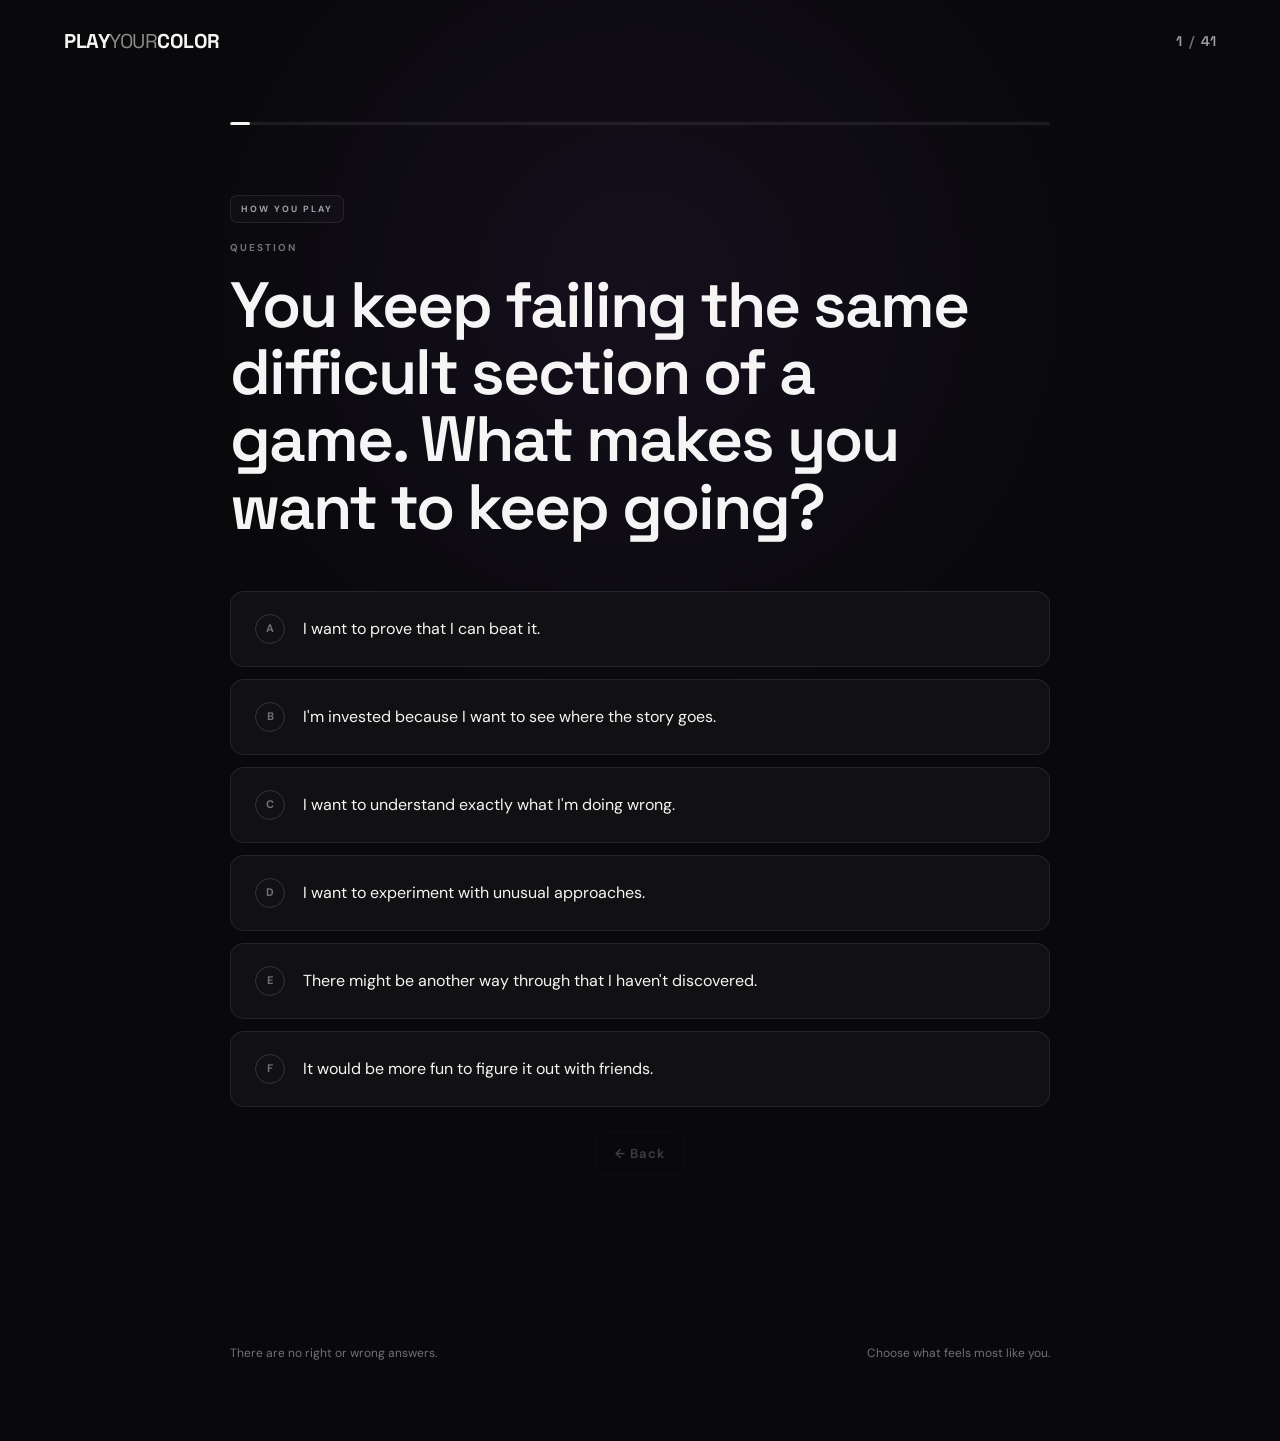
==== assessment.html @ 24dedce0 "Add page-specific favicons Add PNG favicons under assets/icons for index, discovery, games, assessme" ====
<!DOCTYPE html>
<html lang="en">

<head>

    <meta charset="UTF-8">

    <meta name="viewport" content="width=device-width, initial-scale=1.0">

    <title>Assessment · Play Your Color</title>
    <link rel="icon" type="image/png" href="assets/icons/assessment.png">

    <!-- Fonts -->
    <link rel="preconnect" href="https://fonts.googleapis.com">
    <link rel="preconnect" href="https://fonts.gstatic.com" crossorigin>
    <link href="https://fonts.googleapis.com/css2?family=DM+Sans:wght@400;500;600;700&family=Space+Grotesk:wght@400;500;600;700&display=swap" rel="stylesheet">

    <!-- Global CSS -->
    <link rel="stylesheet" href="css/style.css">

    <!-- Assessment CSS -->
    <link rel="stylesheet" href="css/assessment.css">
</head>

<body class="assessment-page">
    <header class="assessment-header">
        <a href="index.html" class="logo">
            PLAY<span>YOUR</span>COLOR
        </a>

        <div class="question-counter">
            <span id="currentQuestion">
                1
            </span>

            <span class="counter-divider">
                /
            </span>

            <span id="totalQuestions">
                1
            </span>
        </div>
    </header>


    <main class="assessment-main">
        <div class="assessment-container">
            <!-- Progress -->
            <div class="progress-container">
                <div class="progress-bar" id="progressBar"></div>
            </div>
            <!-- Question -->

            <section class="question-section" id="questionSection">
                <p class="question-section-label" id="questionSectionLabel">
                    HOW YOU PLAY
                </p>

                <p class="question-label">
                    QUESTION
                </p>

                <h1 class="question-text" id="questionText">
                    Loading...
                </h1>

                <!-- Answer buttons -->
                <div class="answers" id="answersContainer">
                </div>

                <div class="question-navigation">
                    <button id="backButton" class="secondary-button" type="button" disabled>
                        ← Back
                    </button>
                </div>
            </section>

            <!-- Bottom information -->
            <div class="assessment-footer">
                <p>
                    There are no right or wrong answers.
                </p>

                <p>
                    Choose what feels most like you.
                </p>
            </div>
        </div>
    </main>

    <script src="js/colors.js"></script>
    <script src="js/preferences.js"></script>

    <script src="js/questions.js"></script>
    <script src="js/preference-questions.js"></script>
    <script src="js/constraint-questions.js"></script>
    <script src="js/assessment-data.js"></script>

    <script src="js/color-engine.js"></script>

    <script src="js/games-loader.js"></script>
    <script src="js/game-rubric.js"></script>
    <script src="js/game-profile.js"></script>
    <script src="js/recommendation-engine.js"></script>

    <script src="js/assessment.js"></script>

</body>
</html>
---- css/style.css ----
* {
  margin: 0;
  padding: 0;
  box-sizing: border-box;
}

:root {
  --background: #09090b;
  --background-soft: #111113;

  --text-primary: #f5f5f5;
  --text-secondary: #a1a1aa;
  --text-muted: #71717a;

  --border: rgba(255, 255, 255, 0.08);

  --red: #ef4444;
  --blue: #3b82f6;
  --green: #22c55e;
  --yellow: #eab308;
  --purple: #a855f7;
  --orange: #f97316;

  --container-width: 1200px;
}

body {
  background: var(--background);

  color: var(--text-primary);

  font-family: "DM Sans", sans-serif;

  min-height: 100vh;

  overflow-x: hidden;
}

h1,
h2,
h3 {
  font-family: "Space Grotesk", sans-serif;
}

.navbar {
  width: 100%;

  max-width: var(--container-width);

  margin: 0 auto;

  padding: 28px 24px;

  display: flex;

  align-items: center;

  justify-content: space-between;

  position: relative;

  z-index: 10;
}

.logo {
  text-decoration: none;

  color: var(--text-primary);

  font-family: "Space Grotesk", sans-serif;

  font-weight: 700;

  font-size: 20px;

  letter-spacing: -0.5px;
}

.logo span {
  font-weight: 400;

  opacity: 0.55;
}

.nav-label {
  font-size: 12px;

  color: var(--text-muted);

  letter-spacing: 1.5px;

  text-transform: uppercase;
}

.hero {
  min-height: 720px;

  max-width: var(--container-width);

  margin: 0 auto;

  padding: 80px 24px 100px;

  position: relative;

  display: flex;

  flex-direction: column;

  justify-content: center;

  align-items: center;

  text-align: center;

  overflow: hidden;
}

.hero-content {
  position: relative;

  z-index: 2;

  max-width: 850px;
}

.eyebrow {
  font-size: 11px;

  font-weight: 600;

  letter-spacing: 2.5px;

  color: var(--text-muted);

  margin-bottom: 24px;
}

.hero h1 {
  font-size: clamp(54px, 8vw, 96px);

  line-height: 0.95;

  letter-spacing: -4px;

  font-weight: 700;
}

.hero h1 span {
  background: linear-gradient(
    90deg,
    var(--red),
    var(--purple),
    var(--blue),
    var(--green),
    var(--yellow),
    var(--orange)
  );

  background-size: 300% auto;

  -webkit-background-clip: text;

  background-clip: text;

  color: transparent;

  animation: colorShift 8s linear infinite;
}

@keyframes colorShift {
  0% {
    background-position: 0% center;
  }

  50% {
    background-position: 100% center;
  }

  100% {
    background-position: 0% center;
  }
}

.hero-description {
  max-width: 650px;

  margin: 32px auto 0;

  color: var(--text-secondary);

  font-size: 18px;

  line-height: 1.7;
}

.primary-button {
  margin-top: 36px;

  padding: 16px 24px;

  border: none;

  border-radius: 12px;

  background: var(--text-primary);

  color: var(--background);

  font-family: inherit;

  font-size: 15px;

  font-weight: 700;

  cursor: pointer;

  transition:
    transform 0.2s ease,
    box-shadow 0.2s ease;
}

.primary-button:hover {
  transform: translateY(-3px);

  box-shadow: 0 15px 40px rgba(255, 255, 255, 0.12);
}

/* Homepage link styled to match the primary call to action. */
.secondary-button {
  display: flex;
  width: fit-content;
  margin: 0 auto 120px;
  padding: 14px 20px;
  align-items: center;
  justify-content: center;
  border: 1px solid var(--border);
  border-radius: 12px;
  background: var(--background-soft);
  color: var(--text-primary);
  font-size: 13px;
  font-weight: 700;
  letter-spacing: 0.08em;
  text-decoration: none;
  transition: transform 0.2s ease, border-color 0.2s ease, background 0.2s ease;
}

.secondary-button:hover,
.secondary-button:focus-visible {
  transform: translateY(-3px);
  border-color: rgba(255, 255, 255, 0.25);
  background: rgba(255, 255, 255, 0.08);
}

.button-arrow {
  margin-left: 10px;

  font-size: 18px;
}

.assessment-note {
  margin-top: 16px;

  color: var(--text-muted);

  font-size: 12px;
}

.color-orb {
  position: absolute;

  width: 180px;

  height: 180px;

  border-radius: 50%;

  filter: blur(70px);

  opacity: 0.14;

  pointer-events: none;
}

.orb-red {
  background: var(--red);

  top: 10%;

  left: 5%;
}

.orb-blue {
  background: var(--blue);

  top: 20%;

  right: 5%;
}

.orb-green {
  background: var(--green);

  bottom: 15%;

  left: 12%;
}

.orb-yellow {
  background: var(--yellow);

  bottom: 5%;

  right: 18%;
}

.orb-purple {
  background: var(--purple);

  top: 5%;

  left: 42%;
}

.orb-orange {
  background: var(--orange);

  bottom: 25%;

  right: 40%;
}

.color-preview {
  position: relative;

  z-index: 2;

  width: 100%;

  max-width: 850px;

  margin-top: 90px;
}

.preview-title {
  margin-bottom: 16px;

  font-size: 10px;

  letter-spacing: 2px;

  color: var(--text-muted);
}

.color-grid {
  display: grid;

  grid-template-columns: repeat(6, 1fr);

  gap: 8px;
}

.preview-color {
  height: 70px;

  border-radius: 10px;

  display: flex;

  align-items: flex-end;

  padding: 10px;

  position: relative;

  overflow: hidden;
}

.preview-color::after {
  content: "";

  position: absolute;

  inset: 0;

  background: linear-gradient(to top, rgba(0, 0, 0, 0.45), transparent);
}

.preview-color span {
  position: relative;

  z-index: 1;

  font-size: 9px;

  font-weight: 700;

  letter-spacing: 1px;
}

.color-red {
  background: var(--red);
}

.color-blue {
  background: var(--blue);
}

.color-green {
  background: var(--green);
}

.color-yellow {
  background: var(--yellow);
}

.color-purple {
  background: var(--purple);
}

.color-orange {
  background: var(--orange);
}

.intro-section {
  border-top: 1px solid var(--border);

  max-width: var(--container-width);

  margin: 0 auto;

  padding: 120px 24px;
}

.section-heading {
  max-width: 700px;
}

.section-heading h2 {
  font-size: clamp(38px, 5vw, 62px);

  line-height: 1;

  letter-spacing: -2.5px;
}

.intro-grid {
  margin-top: 70px;

  display: grid;

  grid-template-columns: repeat(3, 1fr);

  gap: 16px;
}

.info-card {
  padding: 28px;

  min-height: 230px;

  border: 1px solid var(--border);

  border-radius: 16px;

  background: var(--background-soft);

  transition:
    transform 0.2s ease,
    border-color 0.2s ease;
}

.info-card:hover {
  transform: translateY(-5px);

  border-color: rgba(255, 255, 255, 0.16);
}

.card-number {
  color: var(--text-muted);

  font-family: "Space Grotesk", sans-serif;

  font-size: 14px;

  margin-bottom: 50px;
}

.info-card h3 {
  font-size: 24px;

  margin-bottom: 12px;
}

.info-card p {
  color: var(--text-secondary);

  line-height: 1.6;

  font-size: 15px;
}

.footer {
  border-top: 1px solid var(--border);

  padding: 28px 24px;

  text-align: center;

  color: var(--text-muted);

  font-size: 12px;
}

@media (max-width: 800px) {
  .navbar {
    padding: 22px 18px;
  }

  .nav-label {
    display: none;
  }

  .hero {
    min-height: auto;

    padding-top: 70px;
  }

  .hero h1 {
    letter-spacing: -2.5px;
  }

  .hero-description {
    font-size: 16px;
  }

  .color-grid {
    grid-template-columns: repeat(3, 1fr);
  }

  .intro-grid {
    grid-template-columns: 1fr;
  }

  .info-card {
    min-height: auto;
  }
}

@media (max-width: 500px) {
  .hero {
    padding-left: 18px;

    padding-right: 18px;
  }

  .hero h1 {
    font-size: 48px;
  }

  .color-preview {
    margin-top: 60px;
  }

  .preview-color {
    height: 55px;
  }

  .preview-color span {
    font-size: 7px;
  }
}

/* Secondary Color */
.secondary-color-card {
    margin-top: 25px;
    display: flex;
    align-items: center;
    gap: 18px;
    padding: 22px;
    border:
        1px solid
        var(--border);
    border-radius: 16px;
    background: var(--background-soft);
}


.secondary-color-orb {
    width: 38px;
    height: 38px;
    border-radius: 50%;
    background: var(--secondary-color);
    box-shadow:
        0 0 30px
        var(--secondary-glow);
}


.secondary-color-card h3 {
    font-size: 18px;
    letter-spacing: 1px;
}


.secondary-color-card p {
    margin-top: 4px;
    color: var(--text-muted);
    font-size: 11px;
    text-transform: uppercase;
    letter-spacing: 1px;
}
---- css/assessment.css ----
.assessment-page {
  min-height: 100vh;

  background:
    radial-gradient(
      circle at 50% 20%,
      rgba(168, 85, 247, 0.08),
      transparent 35%
    ),
    var(--background);
}

.assessment-header {
  width: 100%;
  max-width: 1200px;
  margin: 0 auto;
  padding: 28px 24px;
  display: flex;
  align-items: center;
  justify-content: space-between;
}

.question-counter {
  display: flex;
  align-items: center;
  gap: 7px;
  color: var(--text-secondary);
  font-family: "Space Grotesk", sans-serif;
  font-size: 14px;
  font-weight: 600;
}

.counter-divider {
  color: var(--text-muted);
}

.assessment-main {
  min-height: calc(100vh - 90px);
  display: flex;
  justify-content: center;
  align-items: center;
  padding: 40px 24px 80px;
}

.assessment-container {
  width: 100%;
  max-width: 820px;
}

.progress-container {
  width: 100%;
  height: 3px;
  background: rgba(255, 255, 255, 0.08);
  border-radius: 100px;
  overflow: hidden;
}

.progress-bar {
  width: 0%;
  height: 100%;
  background: var(--text-primary);
  border-radius: inherit;
  transition: width 0.4s ease;
}

.question-section {
  padding-top: 70px;
}

.question-label {
  margin-bottom: 18px;
  font-size: 10px;
  letter-spacing: 2px;
  font-weight: 700;
  color: var(--text-muted);
}

.question-text {
  max-width: 760px;
  font-family: "Space Grotesk", sans-serif;
  font-size: clamp(38px, 5vw, 64px);
  line-height: 1.05;
  letter-spacing: -2px;
  font-weight: 600;
}

.answers {
  display: flex;
  flex-direction: column;
  gap: 12px;
  margin-top: 50px;
}

.answer-button {
  width: 100%;
  padding: 22px 24px;
  border: 1px solid var(--border);
  border-radius: 14px;
  background: var(--background-soft);
  color: var(--text-primary);
  text-align: left;
  font-family: inherit;
  font-size: 16px;
  line-height: 1.4;
  cursor: pointer;

  transition:
    transform 0.2s ease,
    border-color 0.2s ease,
    background 0.2s ease;
}

.answer-button:hover {
  transform: translateX(5px);
  border-color: rgba(255, 255, 255, 0.2);
  background: rgba(255, 255, 255, 0.04);
}

.answer-content {
  display: flex;
  align-items: center;
  gap: 18px;
}

.answer-number {
  min-width: 30px;
  height: 30px;
  border: 1px solid rgba(255, 255, 255, 0.15);
  border-radius: 50%;
  display: flex;
  align-items: center;
  justify-content: center;
  color: var(--text-muted);
  font-size: 11px;
  font-weight: 700;
}

.assessment-footer {
  margin-top: 50px;
  display: flex;
  justify-content: space-between;
  gap: 20px;
  color: var(--text-muted);
  font-size: 12px;
}

.question-section.question-enter {
  animation: questionEnter 0.4s ease;
}

@keyframes questionEnter {
  from {
    opacity: 0;
    transform: translateY(15px);
  }

  to {
    opacity: 1;
    transform: translateY(0);
  }
}

@media (max-width: 600px) {
  .assessment-header {
    padding: 20px 18px;
  }

  .assessment-main {
    padding: 20px 18px 60px;
  }

  .question-section {
    padding-top: 50px;
  }

  .question-text {
    font-size: 38px;
    letter-spacing: -1.5px;
  }

  .answers {
    margin-top: 36px;
  }

  .answer-button {
    padding: 18px;
    font-size: 15px;
  }

  .assessment-footer {
    flex-direction: column;
    gap: 5px;
  }
}


/* Question Navigation */
.question-navigation {
    margin-top: 25px;
    display: flex;
    justify-content: flex-start;
}

.secondary-button {
    padding: 12px 18px;
    border: 1px solid var(--border);
    border-radius: 10px;
    background: transparent;
    color: var(--text-secondary);
    font-family: inherit;
    font-size: 13px;
    font-weight: 600;
    cursor: pointer;
    transition:
        color 0.2s ease,
        border-color 0.2s ease,
        background 0.2s ease,
        opacity 0.2s ease;
}


.secondary-button:hover:not(:disabled) {
    color: var(--text-primary);
    border-color:rgba(255, 255, 255, 0.2);
    background:rgba(255, 255, 255, 0.04);
}


.secondary-button:disabled {
    opacity: 0.35;
    cursor: not-allowed;
}

/* Selected answer */
.answer-button.selected {
    border-color:rgba(255, 255, 255, 0.45);
    background:rgba(255, 255, 255, 0.08);
    transform:translateX(6px);
}

.answer-button.selected .answer-number {
    background:var(--text-primary);
    border-color:var(--text-primary);
    color:var(--background);
}

/* Keyboard Focus */
.answer-button:focus-visible,
.secondary-button:focus-visible {
    outline: 2px solid rgba(255, 255, 255, 0.7);
    outline-offset: 4px;
}


/* Backward Transition */
.question-section.question-back {
    animation: questionBack 0.3s ease;
}

@keyframes questionBack {
    from {
        opacity: 0;
        transform: translateX(-15px);
    }
    to {
        opacity: 1;
        transform: translateX(0);
    }
}


/* Assessment Section  Label */
.question-section-label {
    display: inline-flex;
    align-items: center;
    margin-bottom: 18px;
    padding: 7px 10px;
    border: 1px solid var(--border);
    border-radius: 7px;
    color: var(--text-secondary);
    background: rgba(255, 255, 255, 0.025);
    font-size: 9px;
    font-weight: 700;
    letter-spacing: 2px;
    text-transform: uppercase;
}

/* Section Change */
.question-section.section-change {
    animation: sectionChange 0.7s ease;
}

@keyframes sectionChange {
    0% {
        opacity: 0;
        transform:
            translateY(25px)
            scale(0.98);
    }
    100% {
        opacity: 1;
        transform:
            translateY(0)
            scale(1);
    }
}
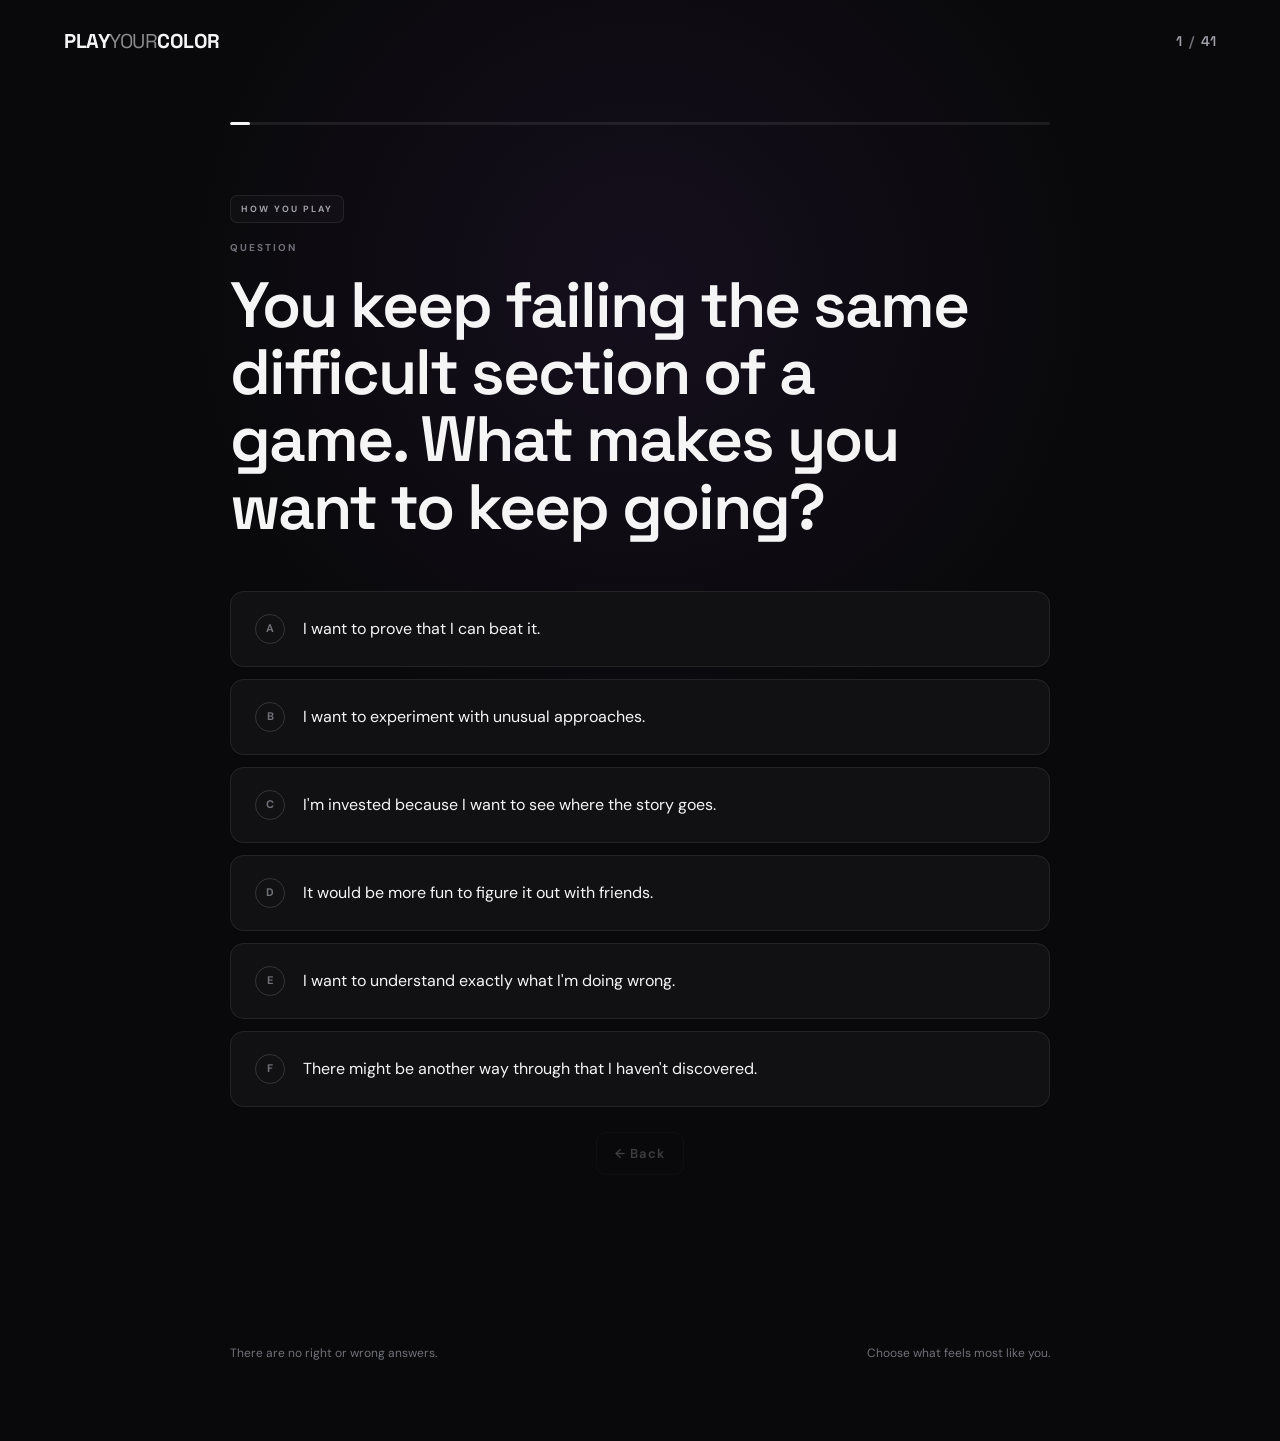
==== commit 5adddfe6: "Add dynamic theme color support This update adds a shared theme-color script that reads the saved pr" ====
--- a/assessment.html
+++ b/assessment.html
@@ -8,6 +8,7 @@
     <meta name="viewport" content="width=device-width, initial-scale=1.0">
 
     <title>Assessment · Play Your Color</title>
+    <meta name="theme-color" content="#09090b">
     <link rel="icon" type="image/png" href="assets/icons/assessment.png">
 
     <!-- Fonts -->
@@ -89,6 +90,7 @@
         </div>
     </main>
 
+    <script src="js/theme-color.js"></script>
     <script src="js/colors.js"></script>
     <script src="js/preferences.js"></script>
 
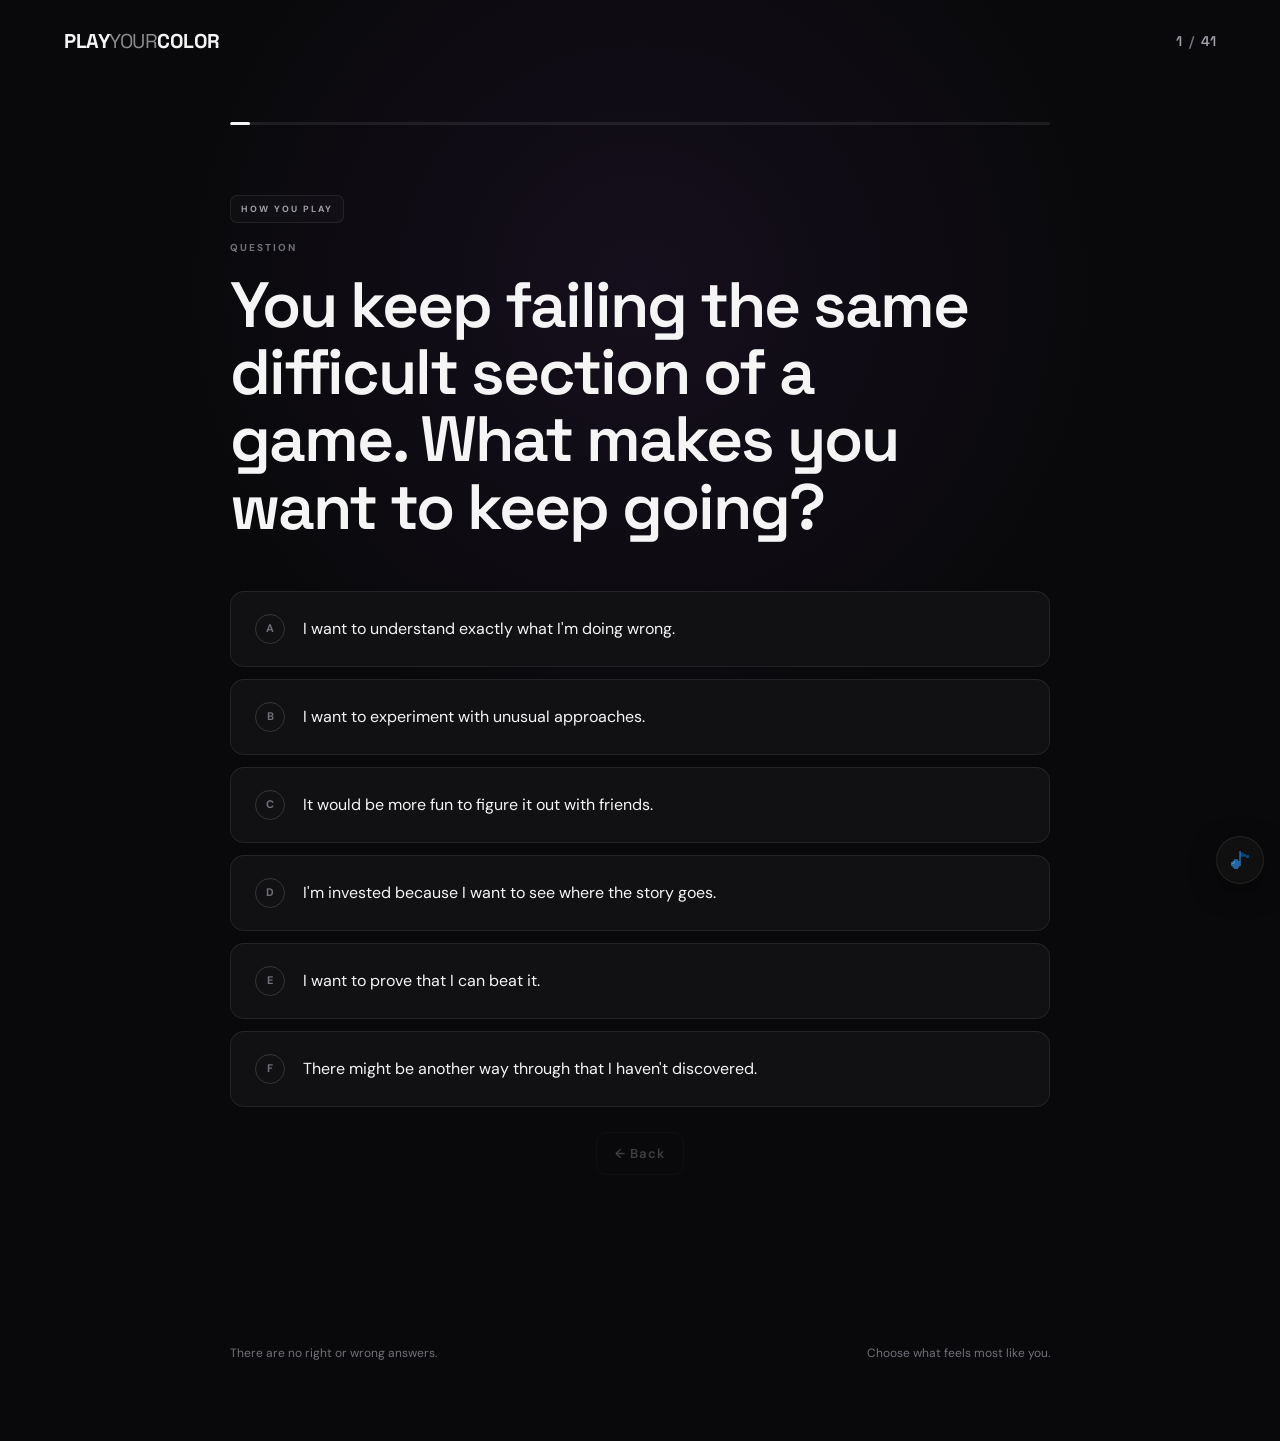
==== commit 2e354b7f: "Add page music player with asset attribution Added a floating music toggle to each page with per-pag" ====
--- a/assessment.html
+++ b/assessment.html
@@ -107,6 +107,7 @@
     <script src="js/recommendation-engine.js"></script>
 
     <script src="js/assessment.js"></script>
+    <script src="js/music-player.js"></script>
 
 </body>
 </html>
--- a/css/style.css
+++ b/css/style.css
@@ -90,6 +90,137 @@
   letter-spacing: 1.5px;
 
   text-transform: uppercase;
+}
+
+.music-toggle {
+  position: fixed;
+  right: max(16px, env(safe-area-inset-right));
+  bottom: max(16px, env(safe-area-inset-bottom));
+  z-index: 1000;
+  display: inline-flex;
+  align-items: center;
+  justify-content: flex-start;
+  gap: 0;
+  width: 48px;
+  height: 48px;
+  padding: 0 12px;
+  overflow: hidden;
+  border: 1px solid var(--border);
+  border-radius: 999px;
+  background: rgba(17, 17, 19, 0.94);
+  color: var(--text-primary);
+  font: 700 12px "DM Sans", sans-serif;
+  white-space: nowrap;
+  cursor: pointer;
+  box-shadow: 0 8px 28px rgba(0, 0, 0, 0.35);
+  backdrop-filter: blur(12px);
+  transition:
+    width 2s cubic-bezier(0.2, 0.75, 0.25, 1) 0s,
+    gap 1.4s ease 0s,
+    border-color 0.2s ease,
+    background 0.2s ease,
+    transform 0.2s ease;
+  transition-delay: 0s;
+}
+
+.music-toggle:hover,
+.music-toggle:focus-visible,
+.music-toggle.is-playing {
+  border-color: var(--result-color, var(--purple));
+}
+
+.music-toggle:hover,
+.music-toggle:focus-visible {
+  width: 196px;
+  gap: 10px;
+  transform: translateY(-2px);
+}
+
+.music-toggle:focus-visible {
+  outline: 2px solid var(--result-color, var(--purple));
+  outline-offset: 3px;
+}
+
+.music-toggle-icon {
+  display: block;
+  width: 22px;
+  height: 22px;
+  object-fit: contain;
+}
+
+.music-toggle-icons {
+  position: relative;
+  display: block;
+  flex: 0 0 22px;
+  width: 22px;
+  height: 22px;
+}
+
+.music-toggle-icon {
+  position: absolute;
+  inset: 0;
+  opacity: 0;
+  transition: none;
+}
+
+.music-toggle-play-icon,
+.music-toggle:not(.is-playing) .music-toggle-play-icon {
+  opacity: 1;
+}
+
+.music-toggle.is-playing .music-toggle-play-icon {
+  opacity: 0;
+}
+
+.music-toggle.is-playing .music-toggle-pause-icon {
+  opacity: 1;
+}
+
+.music-toggle-label {
+  display: block;
+  max-width: 0;
+  overflow: hidden;
+  opacity: 0;
+  transition: max-width 2s ease 0s, opacity 0.6s ease 0s;
+  transition-delay: 0s;
+}
+
+.music-toggle:hover .music-toggle-label,
+.music-toggle:focus-visible .music-toggle-label {
+  max-width: 142px;
+  opacity: 1;
+}
+
+.music-toggle.has-error:hover,
+.music-toggle.has-error:focus-visible {
+  width: 290px;
+}
+
+.music-toggle.has-error:hover .music-toggle-label,
+.music-toggle.has-error:focus-visible .music-toggle-label {
+  max-width: 236px;
+}
+
+@media (prefers-reduced-motion: reduce) {
+  .music-toggle,
+  .music-toggle-label {
+    transition: none;
+  }
+}
+
+@media (max-width: 600px) {
+  .music-toggle {
+    right: max(12px, env(safe-area-inset-right));
+    bottom: max(12px, env(safe-area-inset-bottom));
+    width: 46px;
+    height: 46px;
+    padding: 0 11px;
+  }
+
+  .music-toggle:hover,
+  .music-toggle:focus-visible {
+    width: min(196px, calc(100vw - 24px));
+  }
 }
 
 .hero {
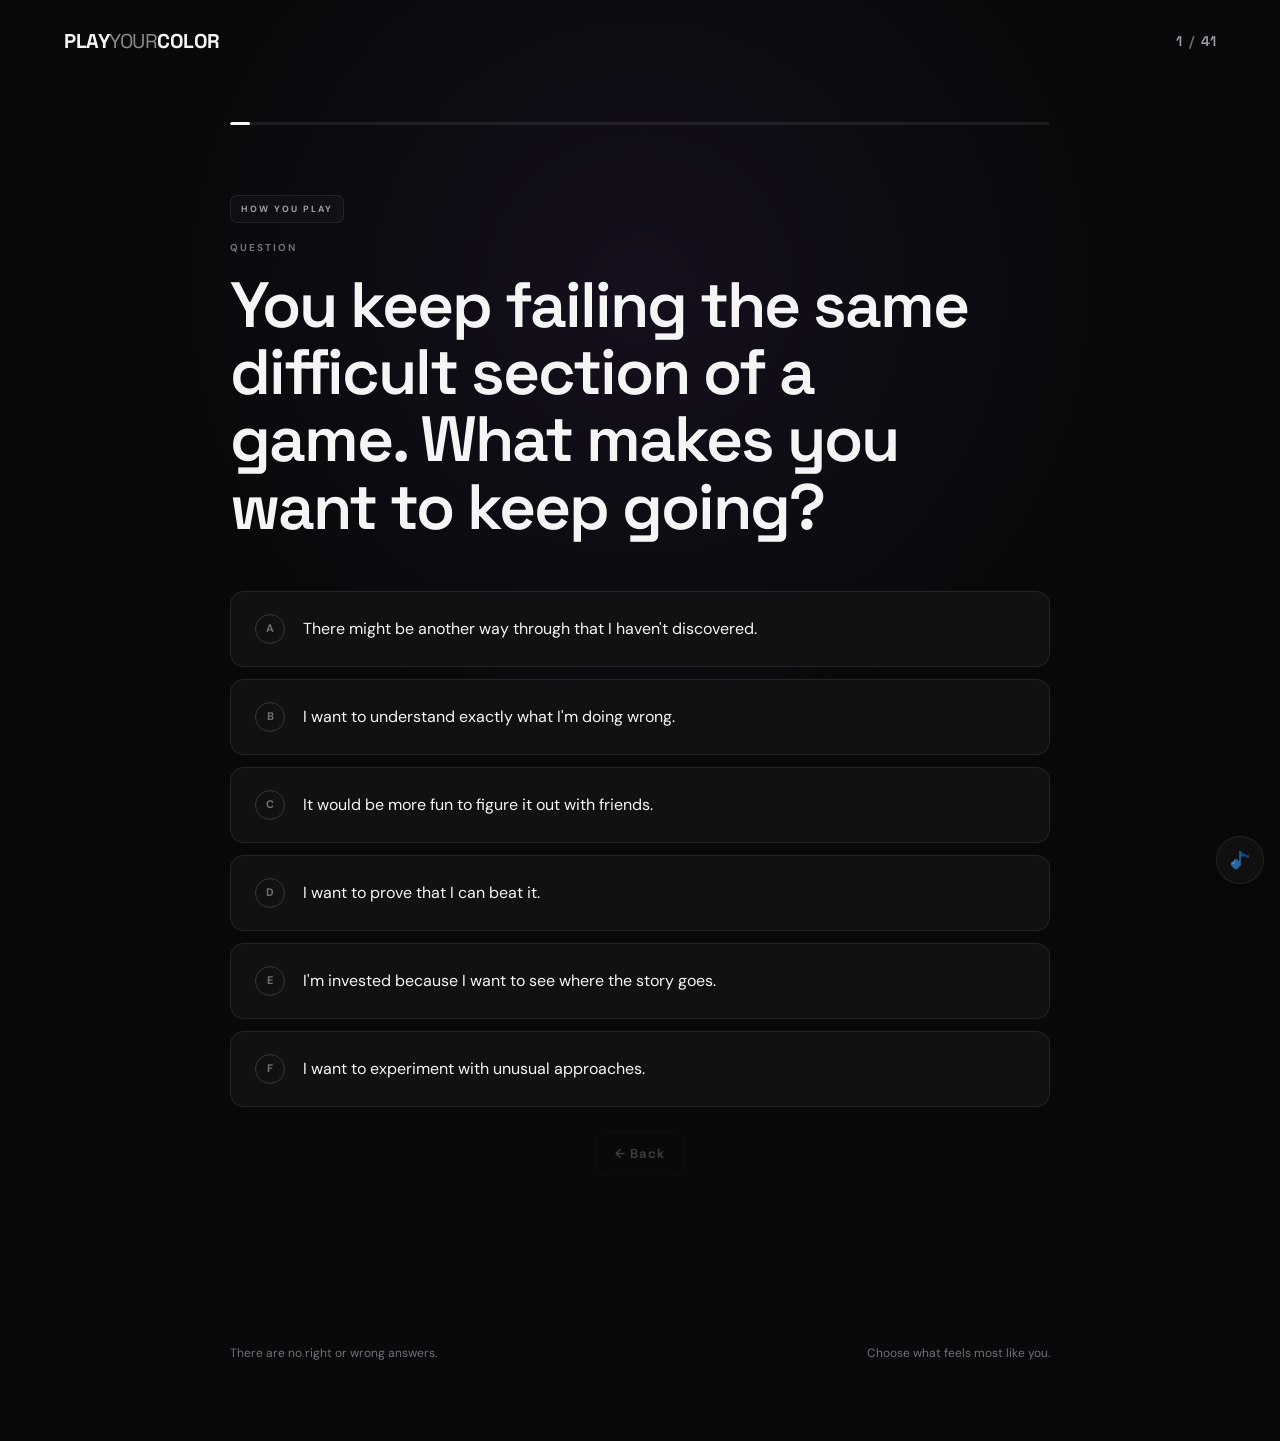
==== commit b34215f5: "Enhance music player with fade and navigation Add graceful music fade, playback state, and navigatio" ====
--- a/assessment.html
+++ b/assessment.html
@@ -106,8 +106,8 @@
     <script src="js/game-profile.js"></script>
     <script src="js/recommendation-engine.js"></script>
 
-    <script src="js/assessment.js"></script>
-    <script src="js/music-player.js"></script>
+    <script src="js/assessment.js?v=20260930.1"></script>
+    <script src="js/music-player.js?v=20260930.2"></script>
 
 </body>
 </html>
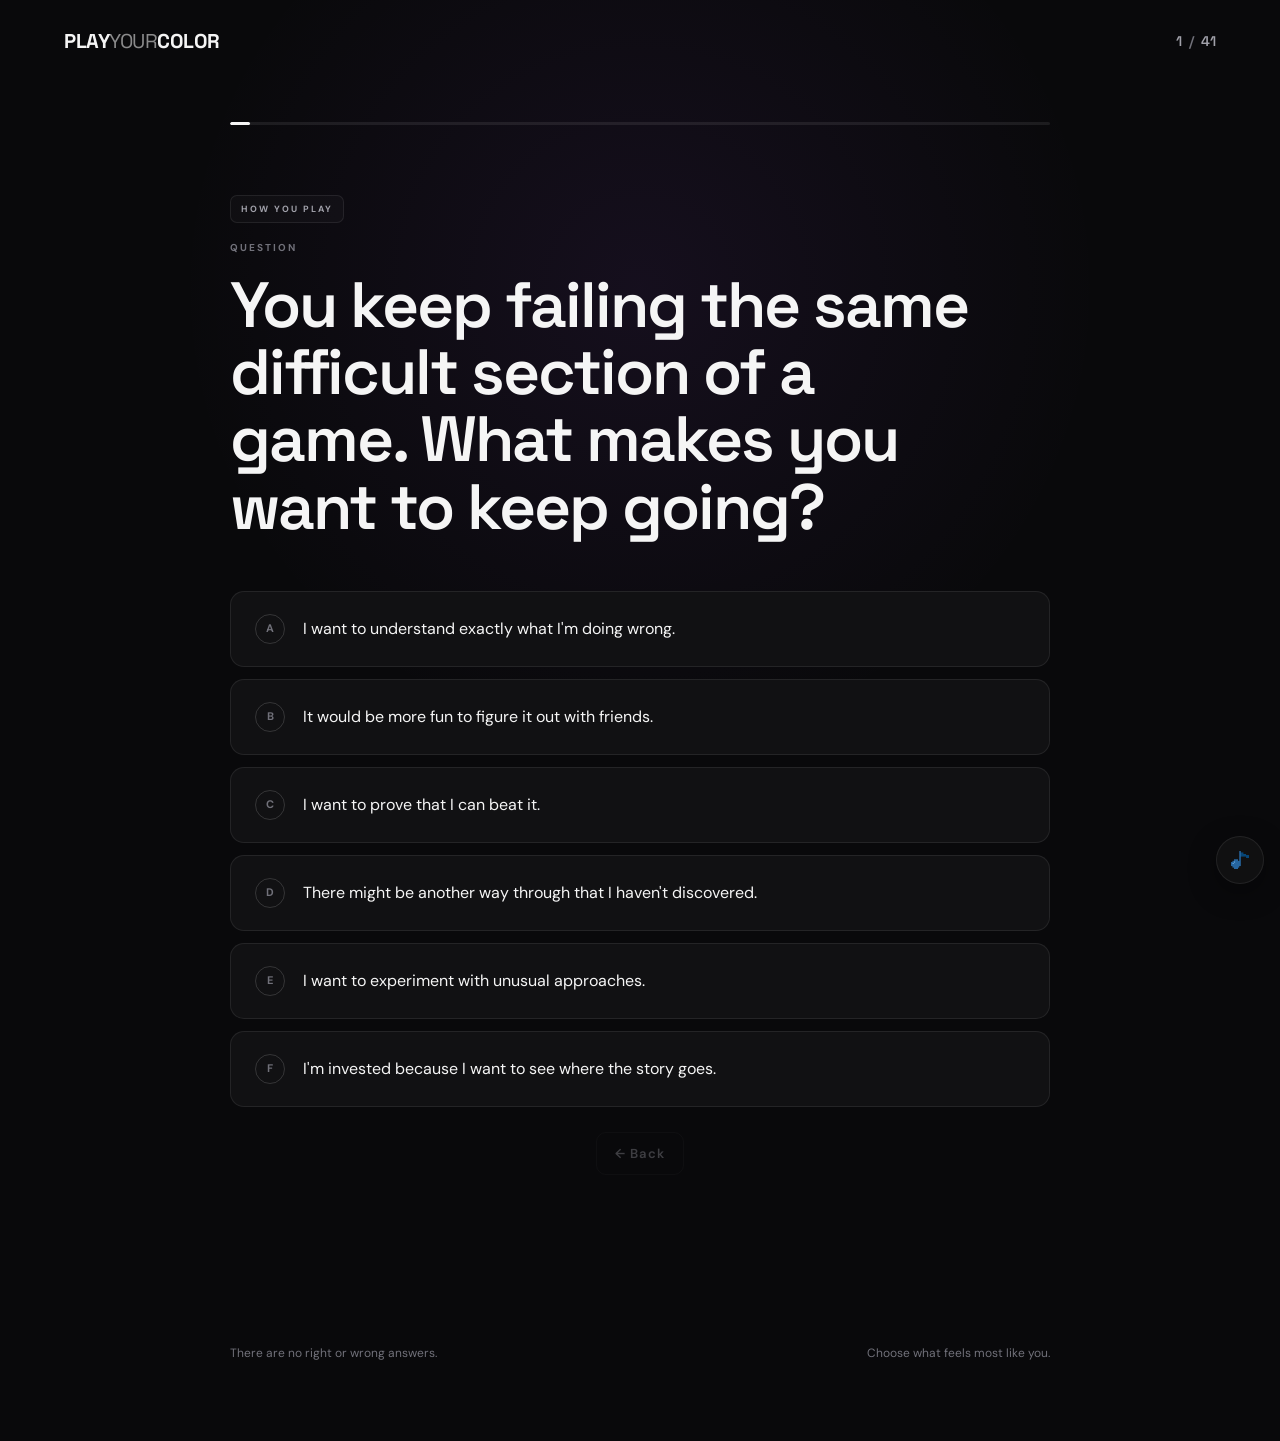
==== commit 7fba7b28: "Simplify music player flow Removed the cross-page fade navigation logic and now navigate directly be" ====
--- a/assessment.html
+++ b/assessment.html
@@ -106,8 +106,8 @@
     <script src="js/game-profile.js"></script>
     <script src="js/recommendation-engine.js"></script>
 
-    <script src="js/assessment.js?v=20260930.1"></script>
-    <script src="js/music-player.js?v=20260930.2"></script>
+    <script src="js/assessment.js?v=20261002.1"></script>
+    <script src="js/music-player.js?v=20261002.2"></script>
 
 </body>
 </html>
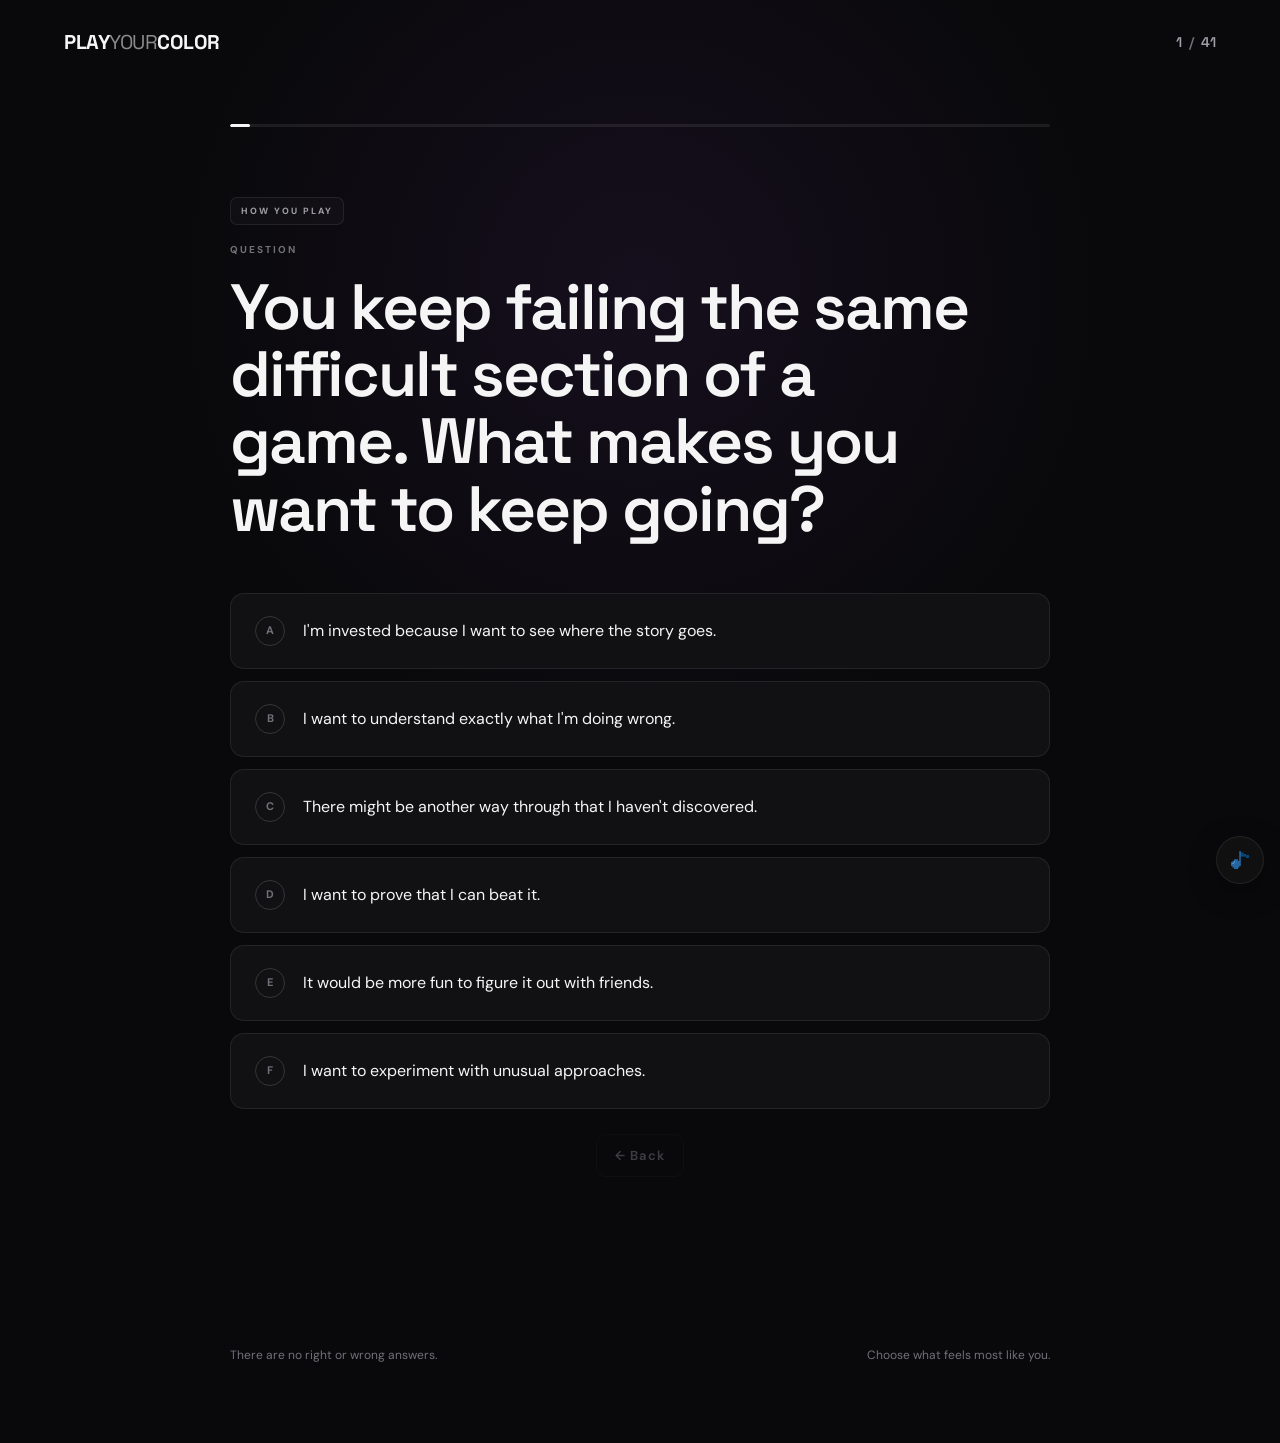
==== commit e8e47248: "Unify site navbar and make header responsive Replace page-specific headers with a single .navbar.sit" ====
--- a/assessment.html
+++ b/assessment.html
@@ -17,19 +17,20 @@
     <link href="https://fonts.googleapis.com/css2?family=DM+Sans:wght@400;500;600;700&family=Space+Grotesk:wght@400;500;600;700&display=swap" rel="stylesheet">
 
     <!-- Global CSS -->
-    <link rel="stylesheet" href="css/style.css">
+    <link rel="stylesheet" href="css/style.css?v=20261002-navbar">
 
     <!-- Assessment CSS -->
-    <link rel="stylesheet" href="css/assessment.css">
+    <link rel="stylesheet" href="css/assessment.css?v=20261002-navbar">
 </head>
 
 <body class="assessment-page">
-    <header class="assessment-header">
+    <header class="navbar site-navbar">
         <a href="index.html" class="logo">
             PLAY<span>YOUR</span>COLOR
         </a>
 
-        <div class="question-counter">
+                <div class="site-nav-actions">
+                    <div class="question-counter">
             <span id="currentQuestion">
                 1
             </span>
@@ -41,6 +42,7 @@
             <span id="totalQuestions">
                 1
             </span>
+          </div>
         </div>
     </header>
 
--- a/css/style.css
+++ b/css/style.css
@@ -60,6 +60,60 @@
   position: relative;
 
   z-index: 10;
+}
+
+.site-navbar {
+  min-height: 84px;
+  gap: 16px;
+}
+
+.site-nav-actions {
+  display: flex;
+  align-items: center;
+  justify-content: flex-end;
+  gap: 8px 18px;
+  min-width: 0;
+  margin-left: auto;
+}
+
+.site-nav-link {
+  padding: 8px 0;
+  color: var(--text-secondary);
+  font-size: 11px;
+  font-weight: 700;
+  letter-spacing: 0.08em;
+  text-decoration: none;
+  text-transform: uppercase;
+  white-space: nowrap;
+  transition: color 0.2s ease;
+}
+
+.site-nav-link:hover,
+.site-nav-link:focus-visible {
+  color: var(--result-color, var(--text-primary));
+}
+
+@media (max-width: 720px) {
+  .navbar.site-navbar {
+    min-height: 0;
+    flex-wrap: wrap;
+    row-gap: 10px;
+    padding: 20px 18px;
+  }
+
+  .site-nav-actions {
+    width: 100%;
+    justify-content: flex-end;
+    gap: 4px 14px;
+  }
+
+  .site-nav-actions .nav-label {
+    margin-left: auto;
+  }
+
+  .site-nav-link {
+    font-size: 10px;
+  }
 }
 
 .logo {
--- a/css/assessment.css
+++ b/css/assessment.css
@@ -8,16 +8,6 @@
       transparent 35%
     ),
     var(--background);
-}
-
-.assessment-header {
-  width: 100%;
-  max-width: 1200px;
-  margin: 0 auto;
-  padding: 28px 24px;
-  display: flex;
-  align-items: center;
-  justify-content: space-between;
 }
 
 .question-counter {
@@ -161,10 +151,6 @@
 }
 
 @media (max-width: 600px) {
-  .assessment-header {
-    padding: 20px 18px;
-  }
-
   .assessment-main {
     padding: 20px 18px 60px;
   }
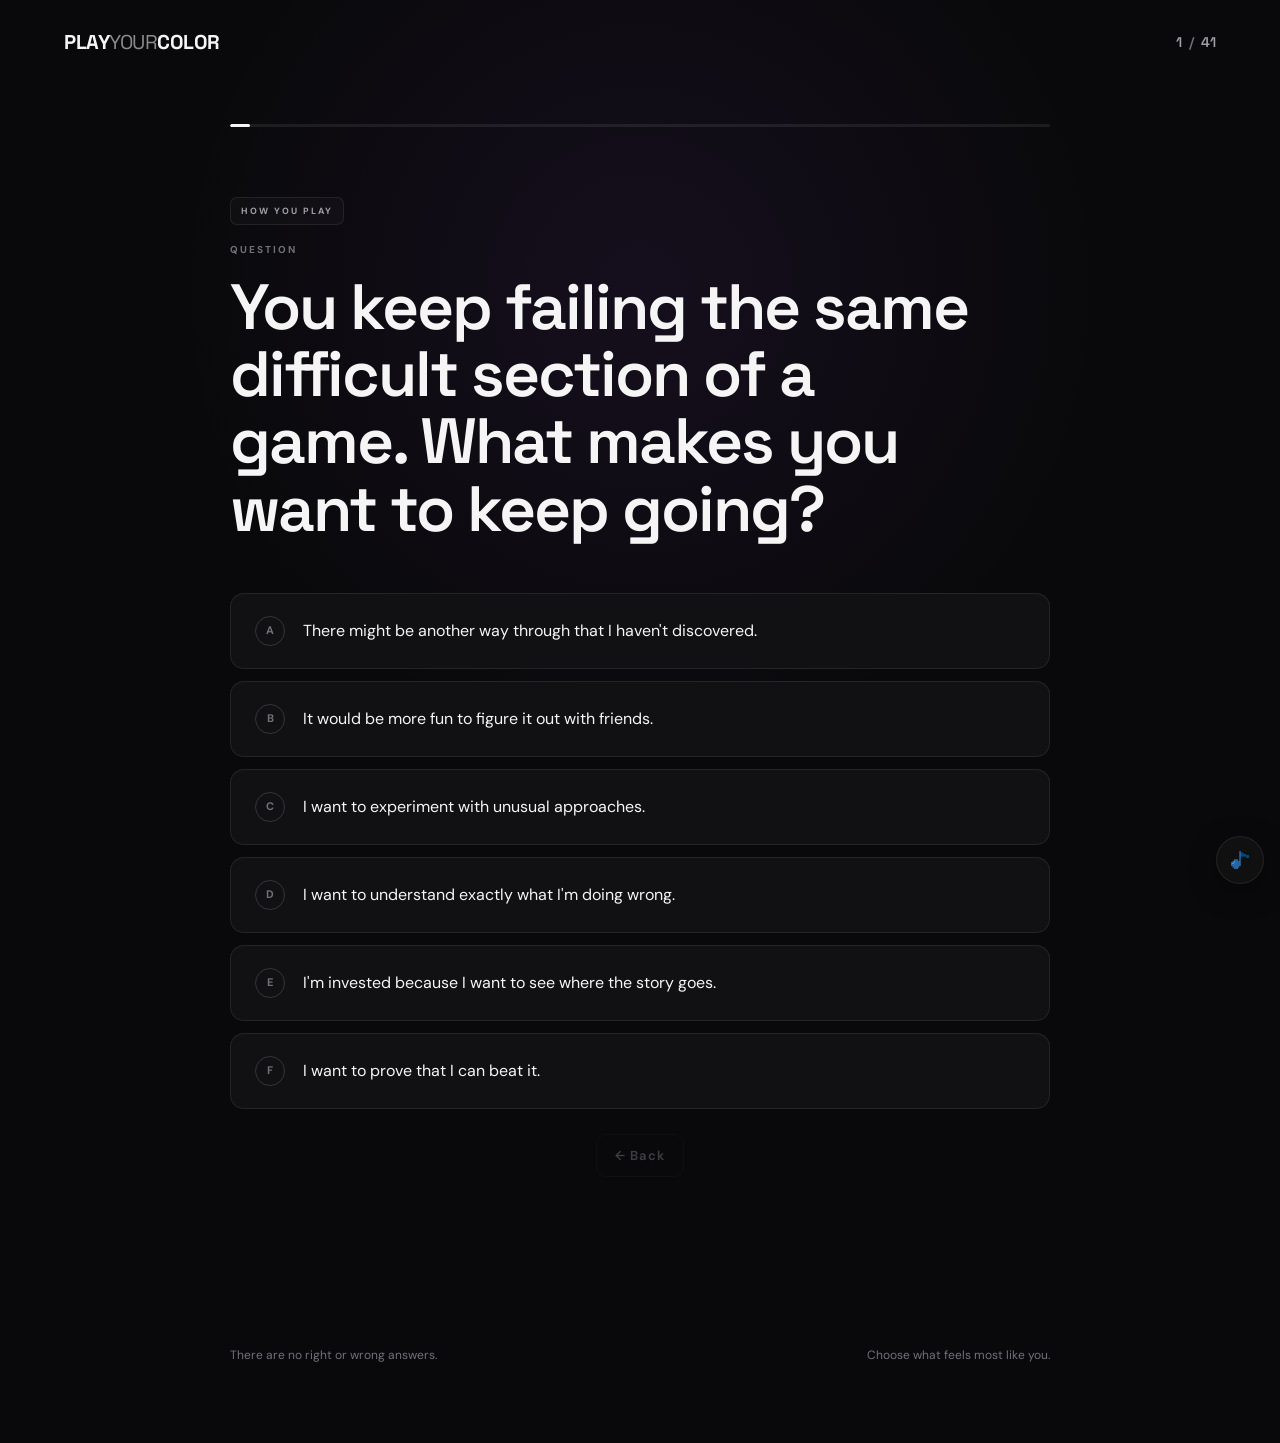
==== commit a8e52ecd: "Add music track picker and session persistence This update adds a compact music menu for the floatin" ====
--- a/assessment.html
+++ b/assessment.html
@@ -17,7 +17,7 @@
     <link href="https://fonts.googleapis.com/css2?family=DM+Sans:wght@400;500;600;700&family=Space+Grotesk:wght@400;500;600;700&display=swap" rel="stylesheet">
 
     <!-- Global CSS -->
-    <link rel="stylesheet" href="css/style.css?v=20261002-navbar">
+    <link rel="stylesheet" href="css/style.css?v=20261002-music-menu.2">
 
     <!-- Assessment CSS -->
     <link rel="stylesheet" href="css/assessment.css?v=20261002-navbar">
@@ -109,7 +109,7 @@
     <script src="js/recommendation-engine.js"></script>
 
     <script src="js/assessment.js?v=20261002.1"></script>
-    <script src="js/music-player.js?v=20261002.2"></script>
+    <script src="js/music-player.js?v=20261002.5"></script>
 
 </body>
 </html>
--- a/css/style.css
+++ b/css/style.css
@@ -146,11 +146,27 @@
   text-transform: uppercase;
 }
 
-.music-toggle {
+.music-controls {
   position: fixed;
   right: max(16px, env(safe-area-inset-right));
   bottom: max(16px, env(safe-area-inset-bottom));
   z-index: 1000;
+  width: 48px;
+  height: 48px;
+  --music-capsule-width: 196px;
+  --music-menu-offset: 204px;
+}
+
+.music-controls.has-error {
+  --music-capsule-width: 290px;
+  --music-menu-offset: 298px;
+}
+
+.music-toggle {
+  position: absolute;
+  top: 0;
+  right: 0;
+  z-index: 3;
   display: inline-flex;
   align-items: center;
   justify-content: flex-start;
@@ -183,9 +199,10 @@
   border-color: var(--result-color, var(--purple));
 }
 
-.music-toggle:hover,
-.music-toggle:focus-visible {
-  width: 196px;
+.music-controls:hover .music-toggle,
+.music-controls:focus-within .music-toggle,
+.music-controls.is-expanded .music-toggle {
+  width: var(--music-capsule-width);
   gap: 10px;
   transform: translateY(-2px);
 }
@@ -239,41 +256,220 @@
   transition-delay: 0s;
 }
 
-.music-toggle:hover .music-toggle-label,
-.music-toggle:focus-visible .music-toggle-label {
+.music-controls:hover .music-toggle-label,
+.music-controls:focus-within .music-toggle-label,
+.music-controls.is-expanded .music-toggle-label {
   max-width: 142px;
   opacity: 1;
 }
 
-.music-toggle.has-error:hover,
-.music-toggle.has-error:focus-visible {
-  width: 290px;
-}
-
-.music-toggle.has-error:hover .music-toggle-label,
-.music-toggle.has-error:focus-visible .music-toggle-label {
+.music-controls.has-error .music-toggle-label {
   max-width: 236px;
+}
+
+.music-menu-toggle {
+  position: absolute;
+  top: 0;
+  right: 0;
+  z-index: 2;
+  display: grid;
+  flex: 0 0 48px;
+  width: 48px;
+  height: 48px;
+  align-content: center;
+  justify-items: center;
+  gap: 4px;
+  border: 1px solid var(--border);
+  border-radius: 50%;
+  background: rgba(17, 17, 19, 0.94);
+  color: var(--text-primary);
+  cursor: pointer;
+  opacity: 0;
+  visibility: hidden;
+  pointer-events: none;
+  transform: translateX(0) scale(0.55);
+  box-shadow: 0 8px 28px rgba(0, 0, 0, 0.35);
+  backdrop-filter: blur(12px);
+  transition:
+    border-color 0.2s ease,
+    transform 0.28s cubic-bezier(0.2, 0.75, 0.25, 1),
+    opacity 0.18s ease,
+    visibility 0s linear 0.28s,
+    background 0.2s ease;
+}
+
+.music-controls:hover .music-menu-toggle,
+.music-controls:focus-within .music-menu-toggle,
+.music-controls.is-expanded .music-menu-toggle {
+  opacity: 1;
+  visibility: visible;
+  pointer-events: auto;
+  transform: translateX(calc(0px - var(--music-menu-offset))) scale(1);
+  transition-delay: 0s;
+}
+
+.music-menu-toggle:hover,
+.music-menu-toggle:focus-visible,
+.music-controls.menu-open .music-menu-toggle {
+  border-color: var(--result-color, var(--purple));
+}
+
+.music-menu-toggle:hover {
+  filter: brightness(1.15);
+}
+
+.music-menu-toggle:focus-visible {
+  outline: 2px solid var(--result-color, var(--purple));
+  outline-offset: 3px;
+}
+
+.music-menu-toggle span {
+  width: 16px;
+  height: 2px;
+  border-radius: 2px;
+  background: currentColor;
+  transition: transform 0.18s ease, opacity 0.18s ease;
+}
+
+.music-controls.menu-open .music-menu-toggle span:first-child {
+  transform: translateY(6px) rotate(45deg);
+}
+
+.music-controls.menu-open .music-menu-toggle span:nth-child(2) {
+  opacity: 0;
+}
+
+.music-controls.menu-open .music-menu-toggle span:last-child {
+  transform: translateY(-6px) rotate(-45deg);
+}
+
+.music-track-menu {
+  position: absolute;
+  right: 0;
+  bottom: calc(100% + 12px);
+  width: min(300px, calc(100vw - 24px));
+  max-height: min(420px, 65vh);
+  overflow-y: auto;
+  padding: 14px;
+  border: 1px solid var(--border);
+  border-radius: 14px;
+  background: rgba(17, 17, 19, 0.97);
+  box-shadow: 0 14px 42px rgba(0, 0, 0, 0.48);
+  backdrop-filter: blur(16px);
+  transform-origin: bottom right;
+  animation: music-menu-enter 0.2s ease-out both;
+}
+
+.music-track-menu[hidden] {
+  display: none;
+}
+
+@keyframes music-menu-enter {
+  from {
+    opacity: 0;
+    transform: translateY(8px) scale(0.98);
+  }
+  to {
+    opacity: 1;
+    transform: translateY(0) scale(1);
+  }
+}
+
+.music-track-menu-heading {
+  margin: 0 0 8px;
+  padding: 4px 8px 9px;
+  border-bottom: 1px solid var(--border);
+  color: var(--text-muted);
+  font-family: "DM Sans", sans-serif;
+  font-size: 10px;
+  font-weight: 800;
+  letter-spacing: 0.12em;
+  text-transform: uppercase;
+}
+
+.music-track-list {
+  display: grid;
+  gap: 4px;
+}
+
+.music-track-option {
+  display: flex;
+  width: 100%;
+  min-height: 42px;
+  align-items: center;
+  justify-content: space-between;
+  gap: 12px;
+  padding: 9px 10px;
+  border: 1px solid transparent;
+  border-radius: 8px;
+  background: transparent;
+  color: var(--text-secondary);
+  font: 600 13px "DM Sans", sans-serif;
+  text-align: left;
+  cursor: pointer;
+  transition: color 0.15s ease, background 0.15s ease, border-color 0.15s ease;
+}
+
+.music-track-option:hover,
+.music-track-option:focus-visible {
+  border-color: var(--border);
+  background: rgba(255, 255, 255, 0.06);
+  color: var(--text-primary);
+}
+
+.music-track-option[aria-pressed="true"] {
+  border-color: var(--result-color, var(--purple));
+  background: rgba(255, 255, 255, 0.07);
+  color: var(--text-primary);
+}
+
+.music-track-option-check {
+  color: var(--result-color, var(--purple));
+  opacity: 0;
+}
+
+.music-track-option[aria-pressed="true"] .music-track-option-check {
+  opacity: 1;
 }
 
 @media (prefers-reduced-motion: reduce) {
   .music-toggle,
-  .music-toggle-label {
+  .music-toggle-label,
+  .music-menu-toggle,
+  .music-menu-toggle span,
+  .music-track-menu,
+  .music-track-option {
     transition: none;
+    animation: none;
   }
 }
 
 @media (max-width: 600px) {
-  .music-toggle {
+  .music-controls {
     right: max(12px, env(safe-area-inset-right));
     bottom: max(12px, env(safe-area-inset-bottom));
+  }
+
+  .music-controls.has-error {
+    --music-capsule-width: min(240px, calc(100vw - 80px));
+    --music-menu-offset: calc(var(--music-capsule-width) + 8px);
+  }
+
+  .music-toggle {
     width: 46px;
     height: 46px;
     padding: 0 11px;
   }
 
-  .music-toggle:hover,
-  .music-toggle:focus-visible {
-    width: min(196px, calc(100vw - 24px));
+  .music-menu-toggle {
+    top: 1px;
+    flex-basis: 46px;
+    width: 46px;
+    height: 46px;
+  }
+
+  .music-track-menu {
+    width: min(300px, calc(100vw - 48px));
   }
 }
 
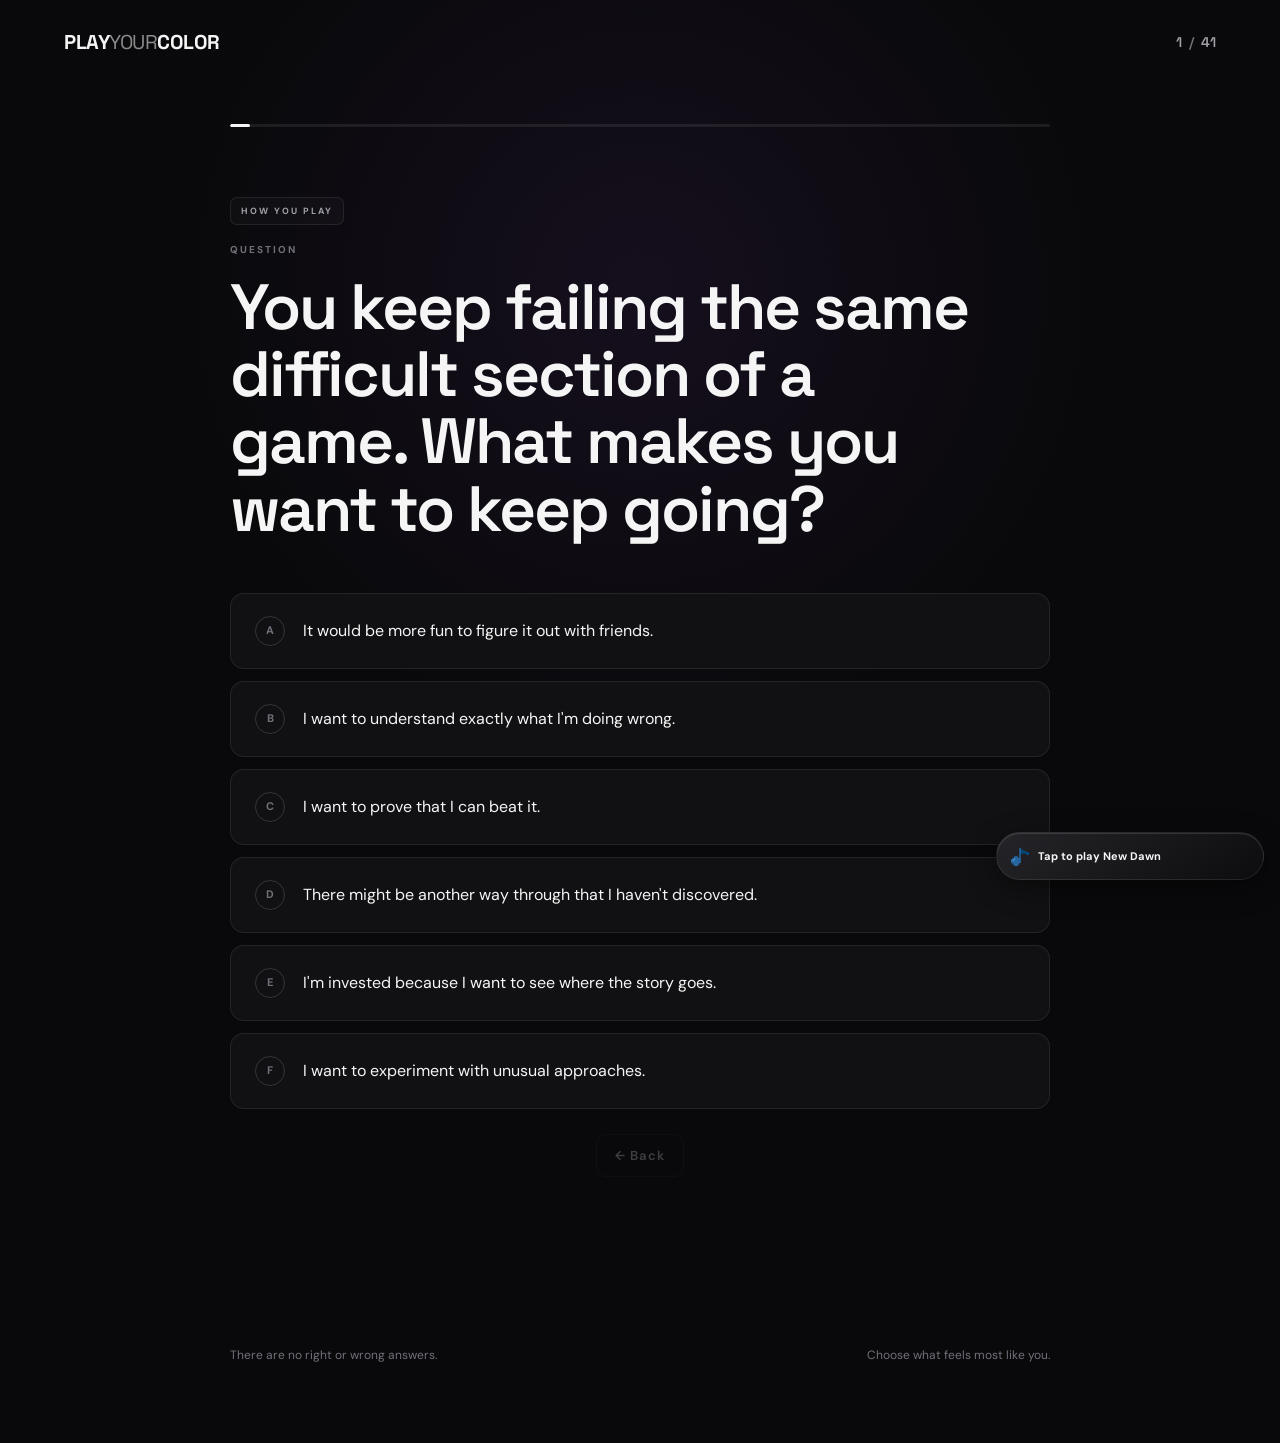
==== commit 5e77ae37: "Add animated frequency-rail music UI Refresh the floating music control to use a compact circular to" ====
--- a/assessment.html
+++ b/assessment.html
@@ -17,7 +17,7 @@
     <link href="https://fonts.googleapis.com/css2?family=DM+Sans:wght@400;500;600;700&family=Space+Grotesk:wght@400;500;600;700&display=swap" rel="stylesheet">
 
     <!-- Global CSS -->
-    <link rel="stylesheet" href="css/style.css?v=20261002-music-menu.2">
+    <link rel="stylesheet" href="css/style.css?v=20261003-frequency-rail">
 
     <!-- Assessment CSS -->
     <link rel="stylesheet" href="css/assessment.css?v=20261002-navbar">
@@ -109,7 +109,7 @@
     <script src="js/recommendation-engine.js"></script>
 
     <script src="js/assessment.js?v=20261002.1"></script>
-    <script src="js/music-player.js?v=20261002.5"></script>
+    <script src="js/music-player.js?v=20261003.1"></script>
 
 </body>
 </html>
--- a/css/style.css
+++ b/css/style.css
@@ -151,15 +151,41 @@
   right: max(16px, env(safe-area-inset-right));
   bottom: max(16px, env(safe-area-inset-bottom));
   z-index: 1000;
-  width: 48px;
-  height: 48px;
-  --music-capsule-width: 196px;
-  --music-menu-offset: 204px;
+  isolation: isolate;
+  width: 52px;
+  height: 52px;
+  --music-menu-offset: 56px;
+}
+
+.music-controls::before {
+  position: absolute;
+  inset: -5px;
+  z-index: -1;
+  border: 1px solid var(--result-color, var(--purple));
+  border-radius: 50%;
+  content: "";
+  opacity: 0;
+  pointer-events: none;
+}
+
+.music-controls.is-playing::before {
+  animation: music-active-orbit 2.8s ease-out infinite;
+}
+
+@keyframes music-active-orbit {
+  0% {
+    opacity: 0.52;
+    transform: scale(0.94);
+  }
+  100% {
+    opacity: 0;
+    transform: scale(1.5);
+  }
 }
 
 .music-controls.has-error {
-  --music-capsule-width: 290px;
-  --music-menu-offset: 298px;
+  --music-error-width: 268px;
+  --music-menu-offset: 288px;
 }
 
 .music-toggle {
@@ -167,30 +193,21 @@
   top: 0;
   right: 0;
   z-index: 3;
-  display: inline-flex;
+  display: flex;
   align-items: center;
-  justify-content: flex-start;
-  gap: 0;
-  width: 48px;
-  height: 48px;
-  padding: 0 12px;
+  justify-content: center;
+  width: 52px;
+  height: 52px;
+  padding: 0;
   overflow: hidden;
   border: 1px solid var(--border);
-  border-radius: 999px;
-  background: rgba(17, 17, 19, 0.94);
+  border-radius: 50%;
+  background: linear-gradient(145deg, rgba(38, 38, 42, 0.97), rgba(13, 13, 16, 0.97));
   color: var(--text-primary);
-  font: 700 12px "DM Sans", sans-serif;
-  white-space: nowrap;
   cursor: pointer;
-  box-shadow: 0 8px 28px rgba(0, 0, 0, 0.35);
+  box-shadow: inset 0 1px 0 rgba(255, 255, 255, 0.12), 0 8px 28px rgba(0, 0, 0, 0.42);
   backdrop-filter: blur(12px);
-  transition:
-    width 2s cubic-bezier(0.2, 0.75, 0.25, 1) 0s,
-    gap 1.4s ease 0s,
-    border-color 0.2s ease,
-    background 0.2s ease,
-    transform 0.2s ease;
-  transition-delay: 0s;
+  transition: border-color 0.2s ease, background 0.2s ease, transform 0.2s ease, box-shadow 0.2s ease;
 }
 
 .music-toggle:hover,
@@ -199,12 +216,17 @@
   border-color: var(--result-color, var(--purple));
 }
 
+.music-toggle.is-playing {
+  box-shadow:
+    inset 0 1px 0 rgba(255, 255, 255, 0.15),
+    0 0 18px rgba(255, 255, 255, 0.12),
+    0 8px 28px rgba(0, 0, 0, 0.42);
+}
+
 .music-controls:hover .music-toggle,
 .music-controls:focus-within .music-toggle,
 .music-controls.is-expanded .music-toggle {
-  width: var(--music-capsule-width);
-  gap: 10px;
-  transform: translateY(-2px);
+  transform: translateY(-1px) scale(1.04);
 }
 
 .music-toggle:focus-visible {
@@ -220,11 +242,13 @@
 }
 
 .music-toggle-icons {
-  position: relative;
+  position: absolute;
+  top: 8px;
+  left: 50%;
   display: block;
-  flex: 0 0 22px;
-  width: 22px;
-  height: 22px;
+  width: 21px;
+  height: 21px;
+  transform: translateX(-50%);
 }
 
 .music-toggle-icon {
@@ -245,32 +269,109 @@
 
 .music-toggle.is-playing .music-toggle-pause-icon {
   opacity: 1;
+  filter: drop-shadow(0 0 5px var(--result-color, var(--purple)));
+}
+
+.music-frequency-rail {
+  position: absolute;
+  bottom: 8px;
+  left: 50%;
+  display: flex;
+  width: 16px;
+  height: 9px;
+  align-items: flex-end;
+  justify-content: center;
+  gap: 2px;
+  transform: translateX(-50%);
+}
+
+.music-frequency-rail i {
+  display: block;
+  width: 2.5px;
+  height: 4px;
+  border-radius: 2px;
+  background: var(--result-color, var(--purple));
+  opacity: 0.72;
+  transform-origin: center bottom;
+}
+
+.music-frequency-rail i:nth-child(2) {
+  height: 7px;
+}
+
+.music-frequency-rail i:nth-child(3) {
+  height: 5px;
+}
+
+.music-controls.is-playing .music-frequency-rail i {
+  opacity: 1;
+  animation: music-frequency-bounce 0.72s ease-in-out infinite alternate;
+}
+
+.music-controls.is-playing .music-frequency-rail i:nth-child(2) {
+  animation-delay: 0.18s;
+}
+
+.music-controls.is-playing .music-frequency-rail i:nth-child(3) {
+  animation-delay: 0.32s;
+}
+
+.music-controls.is-playing .music-frequency-rail i:nth-child(4) {
+  animation-delay: 0.1s;
+}
+
+@keyframes music-frequency-bounce {
+  from {
+    transform: scaleY(0.45);
+  }
+  to {
+    transform: scaleY(1.45);
+  }
 }
 
 .music-toggle-label {
-  display: block;
-  max-width: 0;
+  position: absolute;
+  width: 1px;
+  height: 1px;
   overflow: hidden;
-  opacity: 0;
-  transition: max-width 2s ease 0s, opacity 0.6s ease 0s;
-  transition-delay: 0s;
-}
-
-.music-controls:hover .music-toggle-label,
-.music-controls:focus-within .music-toggle-label,
-.music-controls.is-expanded .music-toggle-label {
-  max-width: 142px;
-  opacity: 1;
+  clip: rect(0, 0, 0, 0);
+  white-space: nowrap;
 }
 
 .music-controls.has-error .music-toggle-label {
-  max-width: 236px;
+  position: static;
+  width: auto;
+  height: auto;
+  overflow: visible;
+  clip: auto;
+  padding-left: 8px;
+  font: 700 11px "DM Sans", sans-serif;
+}
+
+.music-controls.has-error .music-toggle {
+  width: var(--music-error-width);
+  height: 48px;
+  justify-content: flex-start;
+  padding: 0 12px;
+  border-radius: 999px;
+}
+
+.music-controls.has-error .music-toggle-icons {
+  position: relative;
+  top: auto;
+  left: auto;
+  flex: 0 0 21px;
+  transform: none;
+}
+
+.music-controls.has-error .music-frequency-rail {
+  display: none;
 }
 
 .music-menu-toggle {
   position: absolute;
-  top: 0;
-  right: 0;
+  top: 2px;
+  right: 2px;
   z-index: 2;
   display: grid;
   flex: 0 0 48px;
@@ -281,20 +382,20 @@
   gap: 4px;
   border: 1px solid var(--border);
   border-radius: 50%;
-  background: rgba(17, 17, 19, 0.94);
+  background: linear-gradient(145deg, rgba(38, 38, 42, 0.97), rgba(13, 13, 16, 0.97));
   color: var(--text-primary);
   cursor: pointer;
   opacity: 0;
   visibility: hidden;
   pointer-events: none;
-  transform: translateX(0) scale(0.55);
-  box-shadow: 0 8px 28px rgba(0, 0, 0, 0.35);
+  transform: translateX(0) scale(0.5);
+  box-shadow: inset 0 1px 0 rgba(255, 255, 255, 0.12), 0 8px 28px rgba(0, 0, 0, 0.42);
   backdrop-filter: blur(12px);
   transition:
     border-color 0.2s ease,
-    transform 0.28s cubic-bezier(0.2, 0.75, 0.25, 1),
-    opacity 0.18s ease,
-    visibility 0s linear 0.28s,
+    transform 0.42s cubic-bezier(0.16, 1, 0.3, 1),
+    opacity 0.24s ease,
+    visibility 0s linear 0.42s,
     background 0.2s ease;
 }
 
@@ -312,6 +413,10 @@
 .music-menu-toggle:focus-visible,
 .music-controls.menu-open .music-menu-toggle {
   border-color: var(--result-color, var(--purple));
+  box-shadow:
+    inset 0 1px 0 rgba(255, 255, 255, 0.16),
+    0 0 15px rgba(255, 255, 255, 0.12),
+    0 8px 28px rgba(0, 0, 0, 0.42);
 }
 
 .music-menu-toggle:hover {
@@ -325,10 +430,23 @@
 
 .music-menu-toggle span {
   width: 16px;
-  height: 2px;
+  height: 2.5px;
   border-radius: 2px;
-  background: currentColor;
-  transition: transform 0.18s ease, opacity 0.18s ease;
+  background: linear-gradient(90deg, var(--text-secondary), var(--text-primary));
+  transition: transform 0.24s cubic-bezier(0.2, 0.75, 0.25, 1), opacity 0.16s ease, width 0.2s ease, background 0.2s ease;
+}
+
+.music-menu-toggle:hover span,
+.music-controls.menu-open .music-menu-toggle span {
+  background: var(--result-color, var(--purple));
+}
+
+.music-menu-toggle:hover span:first-child {
+  width: 19px;
+}
+
+.music-menu-toggle:hover span:last-child {
+  width: 13px;
 }
 
 .music-controls.menu-open .music-menu-toggle span:first-child {
@@ -351,10 +469,10 @@
   max-height: min(420px, 65vh);
   overflow-y: auto;
   padding: 14px;
-  border: 1px solid var(--border);
+  border: 1px solid rgba(255, 255, 255, 0.12);
   border-radius: 14px;
-  background: rgba(17, 17, 19, 0.97);
-  box-shadow: 0 14px 42px rgba(0, 0, 0, 0.48);
+  background: linear-gradient(155deg, rgba(31, 31, 35, 0.98), rgba(12, 12, 15, 0.98));
+  box-shadow: inset 0 1px 0 rgba(255, 255, 255, 0.08), 0 14px 42px rgba(0, 0, 0, 0.5);
   backdrop-filter: blur(16px);
   transform-origin: bottom right;
   animation: music-menu-enter 0.2s ease-out both;
@@ -376,9 +494,8 @@
 }
 
 .music-track-menu-heading {
-  margin: 0 0 8px;
-  padding: 4px 8px 9px;
-  border-bottom: 1px solid var(--border);
+  margin: 0;
+  padding: 3px 8px 2px;
   color: var(--text-muted);
   font-family: "DM Sans", sans-serif;
   font-size: 10px;
@@ -387,12 +504,59 @@
   text-transform: uppercase;
 }
 
+.music-current-track {
+  display: grid;
+  gap: 4px;
+  margin: 0 0 9px;
+  padding: 0 8px 10px;
+  border-bottom: 1px solid var(--border);
+}
+
+.music-current-track span {
+  color: var(--result-color, var(--purple));
+  font-size: 9px;
+  font-weight: 800;
+  letter-spacing: 0.12em;
+}
+
+.music-current-track strong {
+  overflow: hidden;
+  color: var(--text-primary);
+  font: 600 14px "Space Grotesk", sans-serif;
+  text-overflow: ellipsis;
+  white-space: nowrap;
+}
+
 .music-track-list {
   display: grid;
   gap: 4px;
 }
 
+.music-track-menu:not([hidden]) .music-track-option {
+  animation: music-track-rise 0.24s ease-out both;
+}
+
+.music-track-menu:not([hidden]) .music-track-option:nth-child(2) {
+  animation-delay: 0.045s;
+}
+
+.music-track-menu:not([hidden]) .music-track-option:nth-child(3) {
+  animation-delay: 0.09s;
+}
+
+@keyframes music-track-rise {
+  from {
+    opacity: 0;
+    transform: translateY(6px);
+  }
+  to {
+    opacity: 1;
+    transform: translateY(0);
+  }
+}
+
 .music-track-option {
+  position: relative;
   display: flex;
   width: 100%;
   min-height: 42px;
@@ -415,33 +579,42 @@
   border-color: var(--border);
   background: rgba(255, 255, 255, 0.06);
   color: var(--text-primary);
+  transform: translateX(2px);
 }
 
 .music-track-option[aria-pressed="true"] {
   border-color: var(--result-color, var(--purple));
-  background: rgba(255, 255, 255, 0.07);
+  background: linear-gradient(90deg, rgba(255, 255, 255, 0.1), rgba(255, 255, 255, 0.035));
   color: var(--text-primary);
 }
 
 .music-track-option-check {
   color: var(--result-color, var(--purple));
   opacity: 0;
+  transform: scale(0.65);
+  transition: opacity 0.16s ease, transform 0.2s ease;
 }
 
 .music-track-option[aria-pressed="true"] .music-track-option-check {
   opacity: 1;
+  transform: scale(1);
 }
 
 @media (prefers-reduced-motion: reduce) {
   .music-toggle,
-  .music-toggle-label,
   .music-menu-toggle,
   .music-menu-toggle span,
+  .music-controls.is-playing::before,
+  .music-frequency-rail i,
   .music-track-menu,
   .music-track-option {
     transition: none;
     animation: none;
   }
+
+  .music-toggle-label {
+    transition: none;
+  }
 }
 
 @media (max-width: 600px) {
@@ -451,21 +624,39 @@
   }
 
   .music-controls.has-error {
-    --music-capsule-width: min(240px, calc(100vw - 80px));
-    --music-menu-offset: calc(var(--music-capsule-width) + 8px);
+    --music-error-width: min(260px, calc(100vw - 80px));
+    --music-menu-offset: calc(var(--music-error-width) + 8px);
   }
 
   .music-toggle {
-    width: 46px;
-    height: 46px;
-    padding: 0 11px;
+    width: 52px;
+    height: 52px;
   }
 
   .music-menu-toggle {
-    top: 1px;
-    flex-basis: 46px;
-    width: 46px;
-    height: 46px;
+    top: 2px;
+    right: 2px;
+    width: 48px;
+    height: 48px;
+  }
+
+  .music-controls.has-error .music-toggle {
+    width: var(--music-error-width);
+    height: 48px;
+    justify-content: flex-start;
+    padding: 0 12px;
+  }
+
+  .music-controls.has-error .music-toggle-icons {
+    position: relative;
+    top: auto;
+    left: auto;
+    flex: 0 0 21px;
+    transform: none;
+  }
+
+  .music-controls.has-error .music-frequency-rail {
+    display: none;
   }
 
   .music-track-menu {
